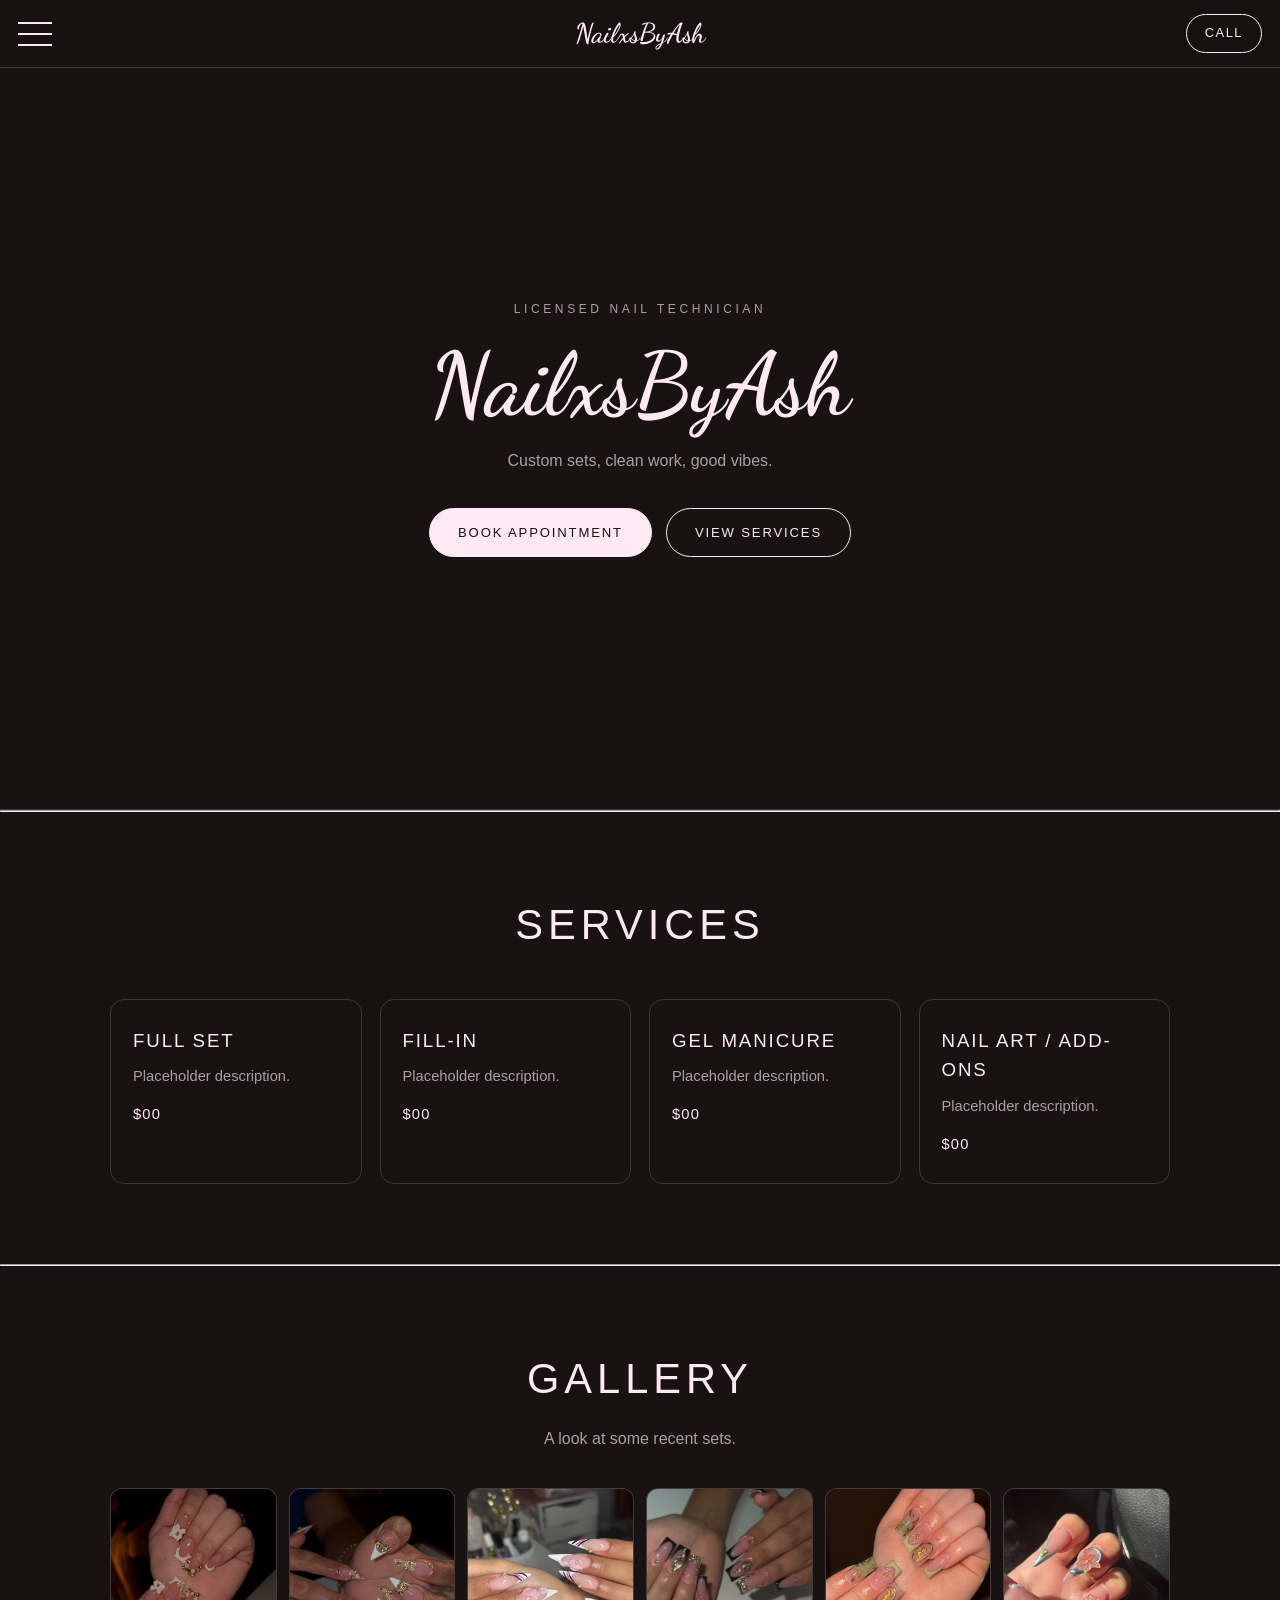
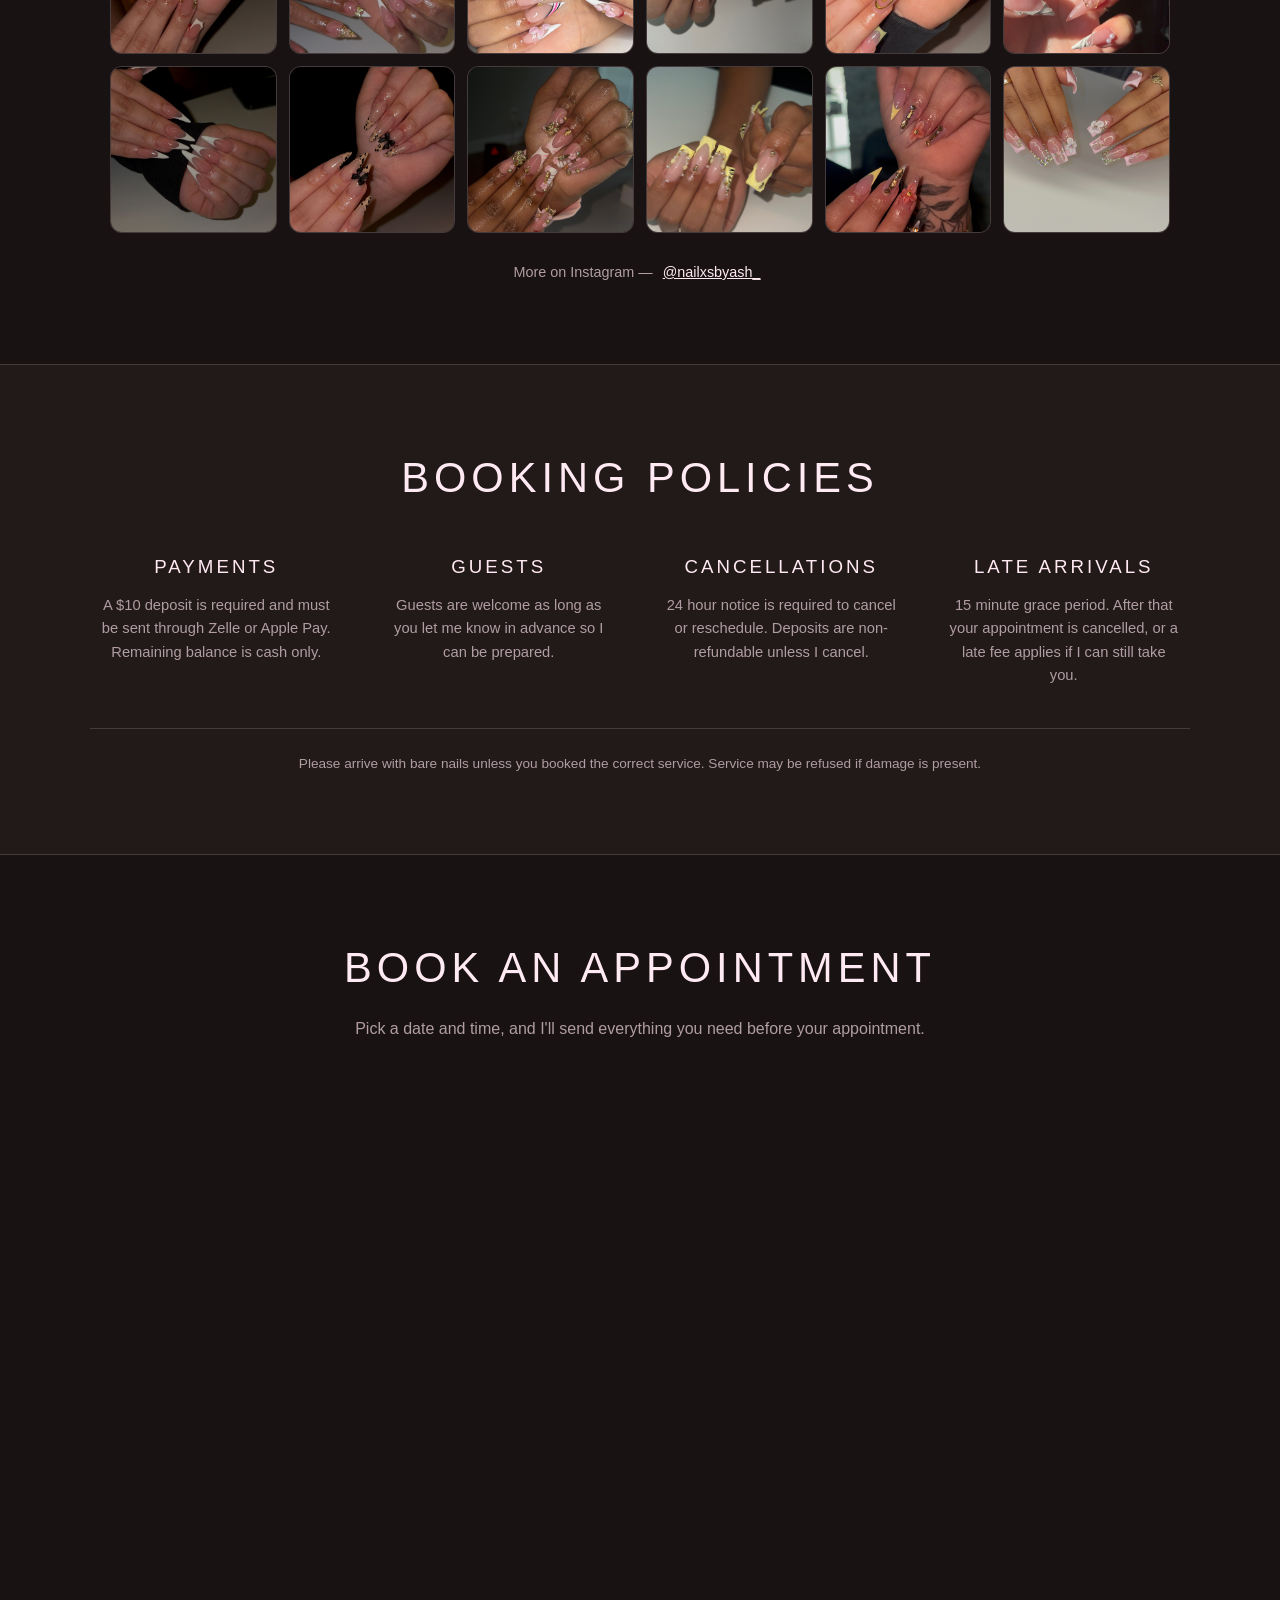
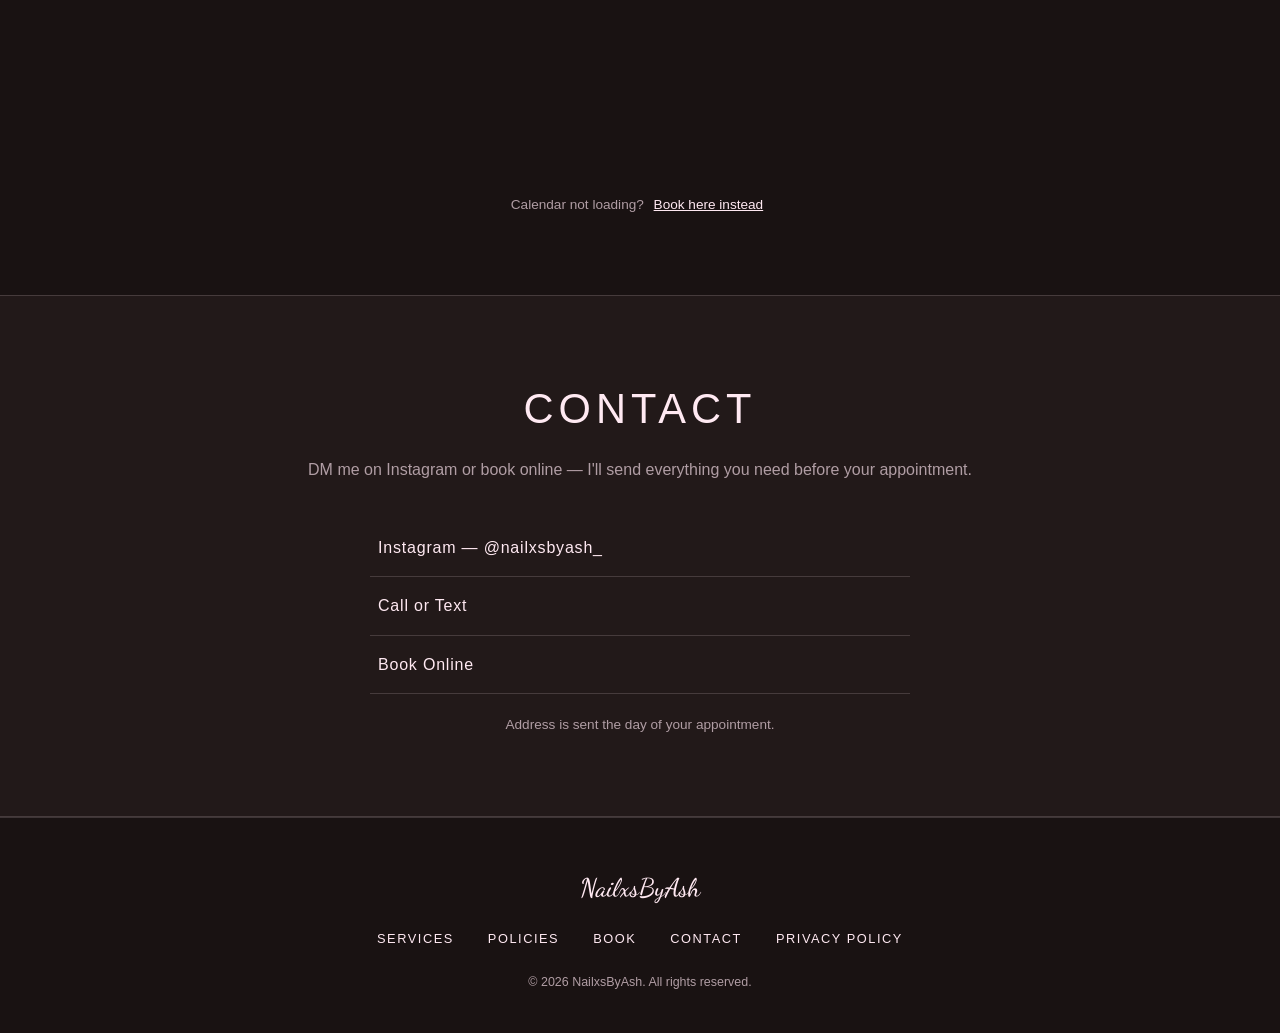
==== index.html @ af816358 "Add files via upload" ====
<!DOCTYPE html>
<html lang="en">
<head>
  <meta charset="UTF-8" />
  <meta name="viewport" content="width=device-width, initial-scale=1" />
  <title>NailxsByAsh | Nail Technician</title>
  <meta name="description" content="Custom nail sets by Ash. Book your appointment today." />
  <link rel="preconnect" href="https://fonts.googleapis.com" />
  <link rel="preconnect" href="https://fonts.gstatic.com" crossorigin />
  <link href="https://fonts.googleapis.com/css2?family=Dancing+Script:wght@500;600&display=swap" rel="stylesheet" />
 
  <link rel="stylesheet" href="styles.css" />
</head>
<body>

  <!-- ===== NAV ===== -->
  <header class="nav">
    <!-- LEFT: menu -->
    <button class="nav__menu-btn" id="menuBtn" aria-label="Open menu" aria-expanded="false">
      <span></span><span></span><span></span>
    </button>

    <!-- CENTER: business name -->
    <a href="#home" class="nav__logo">NailxsByAsh</a>

    <!-- RIGHT: call -->
    <a href="tel:+15555555555" class="nav__call">
      <span class="nav__call-text">Call</span>
      <span class="nav__call-icon" aria-hidden="true">&#9742;</span>
    </a>
  </header>

  <!-- ===== SLIDE-OUT MENU ===== -->
  <nav class="menu" id="menu" aria-hidden="true">
    <ul>
      <li><a href="#services">Services</a></li>
      <li><a href="#gallery">Gallery</a></li>
      <li><a href="#policies">Booking Policies</a></li>
      <li><a href="#booking">Book Now</a></li>
      <li><a href="#contact">Contact</a></li>
    </ul>
  </nav>
  <div class="menu__overlay" id="menuOverlay"></div>

  <main>

    <!-- ===== HERO ===== -->
    <section class="hero" id="home">
      <div class="hero__inner">
        <p class="hero__eyebrow">Licensed Nail Technician</p>
        <h1 class="hero__title">NailxsByAsh</h1>
        <p class="hero__sub">Custom sets, clean work, good vibes.</p>
        <div class="hero__actions">
          <a href="#booking" class="btn btn--solid">Book Appointment</a>
          <a href="#services" class="btn btn--ghost btn--static">View Services</a>
        </div>
      </div>
    </section>
   <hr>
    <!-- ===== SERVICES ===== -->
    <section class="section" id="services">
      <h2 class="section__title">Services</h2>
      <div class="cards">
        <article class="card">
          <h3>Full Set</h3>
          <p>Placeholder description.</p>
          <p class="card__price">$00</p>
        </article>
        <article class="card">
          <h3>Fill-In</h3>
          <p>Placeholder description.</p>
          <p class="card__price">$00</p>
        </article>
        <article class="card">
          <h3>Gel Manicure</h3>
          <p>Placeholder description.</p>
          <p class="card__price">$00</p>
        </article>
        <article class="card">
          <h3>Nail Art / Add-Ons</h3>
          <p>Placeholder description.</p>
          <p class="card__price">$00</p>
        </article>
      </div>
    </section>
  <hr>
    <!-- ===== GALLERY ===== -->
    <section class="section" id="gallery">
      <h2 class="section__title">Gallery</h2>
      <p class="section__lead">A look at some recent sets.</p>
      <div class="gallery">
        <div class="gallery__item">
          <img src="images/nails1.jpeg" alt="Custom nail set by NailxsByAsh" />
        </div>
        <div class="gallery__item">
          <img src="images/nails2.jpeg" alt="Custom nail set by NailxsByAsh" />
        </div>
        <div class="gallery__item">
          <img src="images/nails3.jpeg" alt="Custom nail set by NailxsByAsh" />
        </div>
        <div class="gallery__item">
          <img src="images/nails4.jpeg" alt="Custom nail set by NailxsByAsh" loading="lazy" />
        </div>
        <div class="gallery__item">
          <img src="images/nails5.jpeg" alt="Custom nail set by NailxsByAsh" loading="lazy" />
        </div>
        <div class="gallery__item">
          <img src="images/nails6.jpeg" alt="Custom nail set by NailxsByAsh" loading="lazy" />
        </div>
        <div class="gallery__item">
          <img src="images/nails7.jpeg" alt="Custom nail set by NailxsByAsh" loading="lazy" />
        </div>
        <div class="gallery__item">
          <img src="images/nails8.jpeg" alt="Custom nail set by NailxsByAsh" loading="lazy" />
        </div>
        <div class="gallery__item">
          <img src="images/nails9.jpeg" alt="Custom nail set by NailxsByAsh" loading="lazy" />
        </div>
        <div class="gallery__item">
          <img src="images/nails10.jpeg" alt="Custom nail set by NailxsByAsh" loading="lazy" />
        </div>
        <div class="gallery__item">
          <img src="images/nails11.jpeg" alt="Custom nail set by NailxsByAsh" loading="lazy" />
        </div>
        <div class="gallery__item">
          <img src="images/nails12.jpeg" alt="Custom nail set by NailxsByAsh" loading="lazy" />
        </div>
      </div>
      <p class="gallery__cta">
        More on Instagram &mdash;
        <a href="https://instagram.com/nailxsbyash_" target="_blank" rel="noopener">@nailxsbyash_</a>
      </p>
    </section>

    <!-- ===== POLICIES ===== -->
    <section class="section section--alt" id="policies">
      <h2 class="section__title">Booking Policies</h2>
      <div class="policies">
        <div class="policy">
          <h3>Payments</h3>
          <p>A $10 deposit is required and must be sent through Zelle or Apple Pay. Remaining balance is cash only.</p>
        </div>
        <div class="policy">
          <h3>Guests</h3>
          <p>Guests are welcome as long as you let me know in advance so I can be prepared.</p>
        </div>
        <div class="policy">
          <h3>Cancellations</h3>
          <p>24 hour notice is required to cancel or reschedule. Deposits are non-refundable unless I cancel.</p>
        </div>
        <div class="policy">
          <h3>Late Arrivals</h3>
          <p>15 minute grace period. After that your appointment is cancelled, or a late fee applies if I can still take you.</p>
        </div>
      </div>
      <p class="policies__note">
        Please arrive with bare nails unless you booked the correct service. Service may be refused if damage is present.
      </p>
    </section>

    <!-- ===== BOOKING ===== -->
    <section class="section" id="booking">
      <h2 class="section__title">Book an Appointment</h2>
      <p class="section__lead">Pick a date and time, and I'll send everything you need before your appointment.</p>

      <div class="calendly-inline-widget"
           data-url="https://calendly.com/nailxsbyash/nailxsbyash?hide_gdpr_banner=1"
           style="min-width:320px;height:700px;">
      </div>
      <script src="https://assets.calendly.com/assets/external/widget.js" async></script>

      <p class="booking__fallback">
        Calendar not loading?
        <a href="https://calendly.com/nailxsbyash/nailxsbyash" target="_blank" rel="noopener">Book here instead</a>
      </p>
    </section>

  <!-- ===== CONTACT ===== -->
    <section class="section section--alt" id="contact">
      <h2 class="section__title">Contact</h2>
      <p class="section__lead">DM me on Instagram or book online — I'll send everything you need before your appointment.</p>

      <div class="contact">
        <a class="contact__link" href="https://instagram.com/nailxsbyash_" target="_blank" rel="noopener">
          Instagram &mdash; @nailxsbyash_
        </a>
        <a class="contact__link" href="tel:+15555555555">Call or Text</a>
        <a class="contact__link" href="#booking">Book Online</a>
        <p class="contact__note">Address is sent the day of your appointment.</p>
      </div>
    </section>

  </main>

  <!-- ===== FOOTER ===== -->
  <footer class="footer">
    <p class="footer__logo">NailxsByAsh</p>
    <ul class="footer__links">
      <li><a href="#services">Services</a></li>
      <li><a href="#policies">Policies</a></li>
      <li><a href="#booking">Book</a></li>
      <li><a href="#contact">Contact</a></li>
      <li><a href="privacy.html">Privacy Policy</a></li>
    </ul>
    <p class="footer__copy">&copy; <span id="year"></span> NailxsByAsh. All rights reserved.</p>
  </footer>

  <script src="script.js"></script>
</body>
</html>
---- styles.css ----
:root {
  --bg: #191212;
  --bg-alt: #221919;
  --text: #ffe9f2;
  --muted: #b09da4;
  --line: rgba(255, 233, 242, 0.16);
  --nav-h: 68px;
  --max: 1100px;
}

* { box-sizing: border-box; margin: 0; padding: 0; }

html { scroll-behavior: smooth; scroll-padding-top: var(--nav-h); }

body {
  background: var(--bg);
  color: var(--text);
  font-family: "Helvetica Neue", Arial, sans-serif;
  line-height: 1.6;
  -webkit-font-smoothing: antialiased;
}

a, button { -webkit-tap-highlight-color: transparent; }

img { max-width: 100%; display: block; }
a { color: inherit; text-decoration: none; }

/* ===== NAV ===== */
.nav {
  position: fixed;
  top: 0; left: 0; right: 0;
  height: var(--nav-h);
  display: grid;
  grid-template-columns: 1fr auto 1fr;
  align-items: center;
  padding: 0 18px;
  background: rgba(25, 18, 18, 0.9);
  backdrop-filter: blur(8px);
  border-bottom: 1px solid var(--line);
  z-index: 100;
}

.nav__menu-btn {
  justify-self: start;
  width: 34px;
  height: 24px;
  display: flex;
  flex-direction: column;
  justify-content: space-between;
  background: none;
  border: none;
  cursor: pointer;
  padding: 0;
}
.nav__menu-btn span {
  display: block;
  height: 2px;
  width: 100%;
  background: var(--text);
  transition: transform 0.3s ease, opacity 0.3s ease;
}
.nav__menu-btn.is-open span:nth-child(1) { transform: translateY(11px) rotate(45deg); }
.nav__menu-btn.is-open span:nth-child(2) { opacity: 0; }
.nav__menu-btn.is-open span:nth-child(3) { transform: translateY(-11px) rotate(-45deg); }

.nav__logo {
  justify-self: center;
  font-family: "Dancing Script", cursive;
  font-weight: 600;
  font-size: 1.7rem;
  white-space: nowrap;
}

/* dark bg + pink text -> pink bg + dark text */
.nav__call {
  justify-self: end;
  background: transparent;
  color: var(--text);
  border: 1px solid var(--text);
  border-radius: 999px;
  padding: 8px 18px;
  font-size: 0.8rem;
  letter-spacing: 0.12em;
  text-transform: uppercase;
}
.nav__call:hover,
.nav__call:focus-visible,
.nav__call:active {
  background: var(--text);
  color: var(--bg);
}
.nav__call-icon { display: none; }

/* ===== SLIDE-OUT MENU ===== */
.menu {
  position: fixed;
  top: 0; left: 0;
  width: 280px;
  max-width: 80vw;
  height: 100%;
  background: var(--bg-alt);
  border-right: 1px solid var(--line);
  padding: calc(var(--nav-h) + 30px) 30px 30px;
  transform: translateX(-100%);
  transition: transform 0.35s ease;
  z-index: 110;
}
.menu.is-open { transform: translateX(0); }
.menu ul { list-style: none; }
.menu li { margin-bottom: 22px; }
.menu a {
  font-size: 1.1rem;
  letter-spacing: 0.1em;
  text-transform: uppercase;
  padding: 2px 6px;
  margin-left: -6px;
}
.menu a:hover,
.menu a:focus-visible,
.menu a:active {
  background: var(--text);
  color: var(--bg);
}

.menu__overlay {
  position: fixed;
  inset: 0;
  background: rgba(25, 18, 18, 0.7);
  opacity: 0;
  pointer-events: none;
  transition: opacity 0.35s ease;
  z-index: 105;
}
.menu__overlay.is-open { opacity: 1; pointer-events: auto; }

/* ===== HERO ===== */
.hero {
  min-height: 90vh;
  display: flex;
  align-items: center;
  justify-content: center;
  text-align: center;
  padding: calc(var(--nav-h) + 40px) 20px 60px;
  border-bottom: 1px solid var(--line);
}
.hero__eyebrow {
  font-size: 0.75rem;
  letter-spacing: 0.3em;
  text-transform: uppercase;
  color: var(--muted);
  margin-bottom: 18px;
}
.hero__title {
  font-family: "Dancing Script", cursive;
  font-size: clamp(3rem, 13vw, 5.5rem);
  font-weight: 600;
  line-height: 1.1;
  margin-bottom: 14px;
}
.hero__sub { color: var(--muted); margin-bottom: 34px; }
.hero__actions { display: flex; gap: 14px; justify-content: center; flex-wrap: wrap; }

/* ===== BUTTONS ===== */
.btn {
  display: inline-block;
  padding: 13px 28px;
  border-radius: 999px;
  font-size: 0.82rem;
  letter-spacing: 0.14em;
  text-transform: uppercase;
  border: 1px solid var(--text);
  cursor: pointer;
  font-family: inherit;
}

/* pink bg + dark text -> dark bg + pink text */
.btn--solid { background: var(--text); color: var(--bg); }
.btn--solid:hover,
.btn--solid:focus-visible,
.btn--solid:active { background: var(--bg); color: var(--text); }

/* dark bg + pink text -> pink bg + dark text */
.btn--ghost { background: transparent; color: var(--text); }
.btn--ghost:hover,
.btn--ghost:focus-visible,
.btn--ghost:active { background: var(--text); color: var(--bg); }
/* static button (no hover effect) */
.btn--static:hover,
.btn--static:focus-visible,
.btn--static:active { background: transparent; color: var(--text); }

.btn--lg { padding: 16px 40px; }

/* ===== SECTIONS ===== */
.section {
  max-width: var(--max);
  margin: 0 auto;
  padding: 80px 20px;
}
.section--alt {
  max-width: none;
  background: var(--bg-alt);
  border-top: 1px solid var(--line);
  border-bottom: 1px solid var(--line);
}
.section--alt > * { max-width: var(--max); margin-left: auto; margin-right: auto; }

.section__title {
  font-size: clamp(1.8rem, 6vw, 2.6rem);
  font-weight: 400;
  letter-spacing: 0.12em;
  text-transform: uppercase;
  text-align: center;
  margin-bottom: 14px;
}
.section__lead {
  text-align: center;
  color: var(--muted);
  margin-bottom: 36px;
}

/* ===== CARDS ===== */
.cards {
  display: grid;
  grid-template-columns: repeat(auto-fit, minmax(230px, 1fr));
  gap: 18px;
  margin-top: 40px;
}
.card {
  border: 1px solid var(--line);
  border-radius: 14px;
  padding: 26px 22px;
}
.card:hover { border-color: var(--text); }
.card h3 {
  font-weight: 400;
  letter-spacing: 0.1em;
  text-transform: uppercase;
  margin-bottom: 10px;
}
.card p { color: var(--muted); font-size: 0.92rem; }
.card__price { margin-top: 14px; color: var(--text) !important; letter-spacing: 0.08em; }

/* ===== GALLERY ===== */
.gallery {
  display: grid;
  grid-template-columns: repeat(auto-fit, minmax(160px, 1fr));
  gap: 12px;
  margin-top: 10px;
}
.gallery__item {
  aspect-ratio: 1 / 1;
  border: 1px solid var(--line);
  border-radius: 12px;
  overflow: hidden;
  background: var(--bg-alt);
}
.gallery__item:hover { border-color: var(--text); }
.gallery__item img {
  width: 100%;
  height: 100%;
  object-fit: cover;
}
.gallery__cta {
  text-align: center;
  color: var(--muted);
  font-size: 0.9rem;
  margin-top: 28px;
}
.gallery__cta a {
  text-decoration: underline;
  color: var(--text);
  padding: 2px 6px;
}
.gallery__cta a:hover,
.gallery__cta a:focus-visible,
.gallery__cta a:active { background: var(--text); color: var(--bg); }

/* ===== POLICIES ===== */
.policies {
  display: grid;
  grid-template-columns: repeat(auto-fit, minmax(220px, 1fr));
  gap: 30px;
  margin-top: 40px;
}
.policy { text-align: center; padding: 0 10px; }
.policy h3 {
  font-weight: 400;
  letter-spacing: 0.16em;
  text-transform: uppercase;
  margin-bottom: 12px;
}
.policy p { color: var(--muted); font-size: 0.92rem; }
.policies__note {
  text-align: center;
  color: var(--muted);
  font-size: 0.85rem;
  margin-top: 40px;
  padding-top: 24px;
  border-top: 1px solid var(--line);
}

/* ===== BOOKING ===== */
.calendly-inline-widget {
  border-radius: 14px;
  overflow: hidden;
  margin-top: 30px;
}
.booking__fallback {
  text-align: center;
  color: var(--muted);
  font-size: 0.85rem;
  margin-top: 16px;
}
.booking__fallback a {
  text-decoration: underline;
  color: var(--text);
  padding: 2px 6px;
}
.booking__fallback a:hover,
.booking__fallback a:focus-visible,
.booking__fallback a:active { background: var(--text); color: var(--bg); }

/* ===== CONTACT ===== */

.contact {
  max-width: 540px;
  margin: 10px auto 0;
}
.contact__link {
  display: block;
  padding: 16px 8px;
  border-bottom: 1px solid var(--line);
  letter-spacing: 0.05em;
}
.contact__link:hover,
.contact__link:focus-visible,
.contact__link:active {
  background: var(--text);
  color: var(--bg);
}
.contact__note { margin-top: 20px; color: var(--muted); font-size: 0.85rem; text-align: center; }


/* ===== FOOTER ===== */
.footer {
  text-align: center;
  padding: 50px 20px 40px;
  border-top: 1px solid var(--line);
}
.footer__logo {
  font-family: "Dancing Script", cursive;
  font-weight: 500;
  font-size: 1.6rem;
  margin-bottom: 20px;
}
.footer__links {
  list-style: none;
  display: flex;
  gap: 22px;
  justify-content: center;
  flex-wrap: wrap;
  margin-bottom: 24px;
  font-size: 0.8rem;
  letter-spacing: 0.12em;
  text-transform: uppercase;
}
.footer__links a { padding: 2px 6px; }
.footer__links a:hover,
.footer__links a:focus-visible,
.footer__links a:active {
  background: var(--text);
  color: var(--bg);
}
.footer__copy { color: var(--muted); font-size: 0.78rem; }

/* ===== LEGAL PAGES ===== */
.legal {
  max-width: 760px;
  margin: 0 auto;
  padding: 60px 20px 90px;
}
.legal h1 {
  font-family: "Dancing Script", cursive;
  font-weight: 600;
  font-size: clamp(2.2rem, 9vw, 3.2rem);
  line-height: 1.1;
  margin-bottom: 6px;
}
.legal__updated {
  font-size: 0.85rem;
  color: var(--muted);
  margin-bottom: 34px;
  padding-bottom: 24px;
  border-bottom: 1px solid var(--line);
}
.legal h2 {
  font-size: 0.95rem;
  font-weight: 400;
  letter-spacing: 0.14em;
  text-transform: uppercase;
  margin: 38px 0 12px;
}
.legal p { color: var(--muted); margin-bottom: 14px; }
.legal ul { padding-left: 20px; margin-bottom: 14px; }
.legal li { color: var(--muted); margin-bottom: 10px; }
.legal strong { color: var(--text); font-weight: 600; }
.legal a { text-decoration: underline; padding: 2px 4px; }
.legal a:hover,
.legal a:focus-visible,
.legal a:active { background: var(--text); color: var(--bg); }
.legal__back {
  display: inline-block;
  margin-top: 46px;
  padding-top: 26px;
  border-top: 1px solid var(--line);
  width: 100%;
  letter-spacing: 0.06em;
}

/* ===== RESPONSIVE ===== */
@media (max-width: 720px) {
  .contact { grid-template-columns: 1fr; }
  .nav__logo { font-size: 1.4rem; }
  .nav__call { padding: 8px 14px; }
  .calendly-inline-widget { height: 620px !important; }
}

@media (max-width: 420px) {
  .nav__call-text { display: none; }
  .nav__call-icon { display: inline; font-size: 1rem; }
}
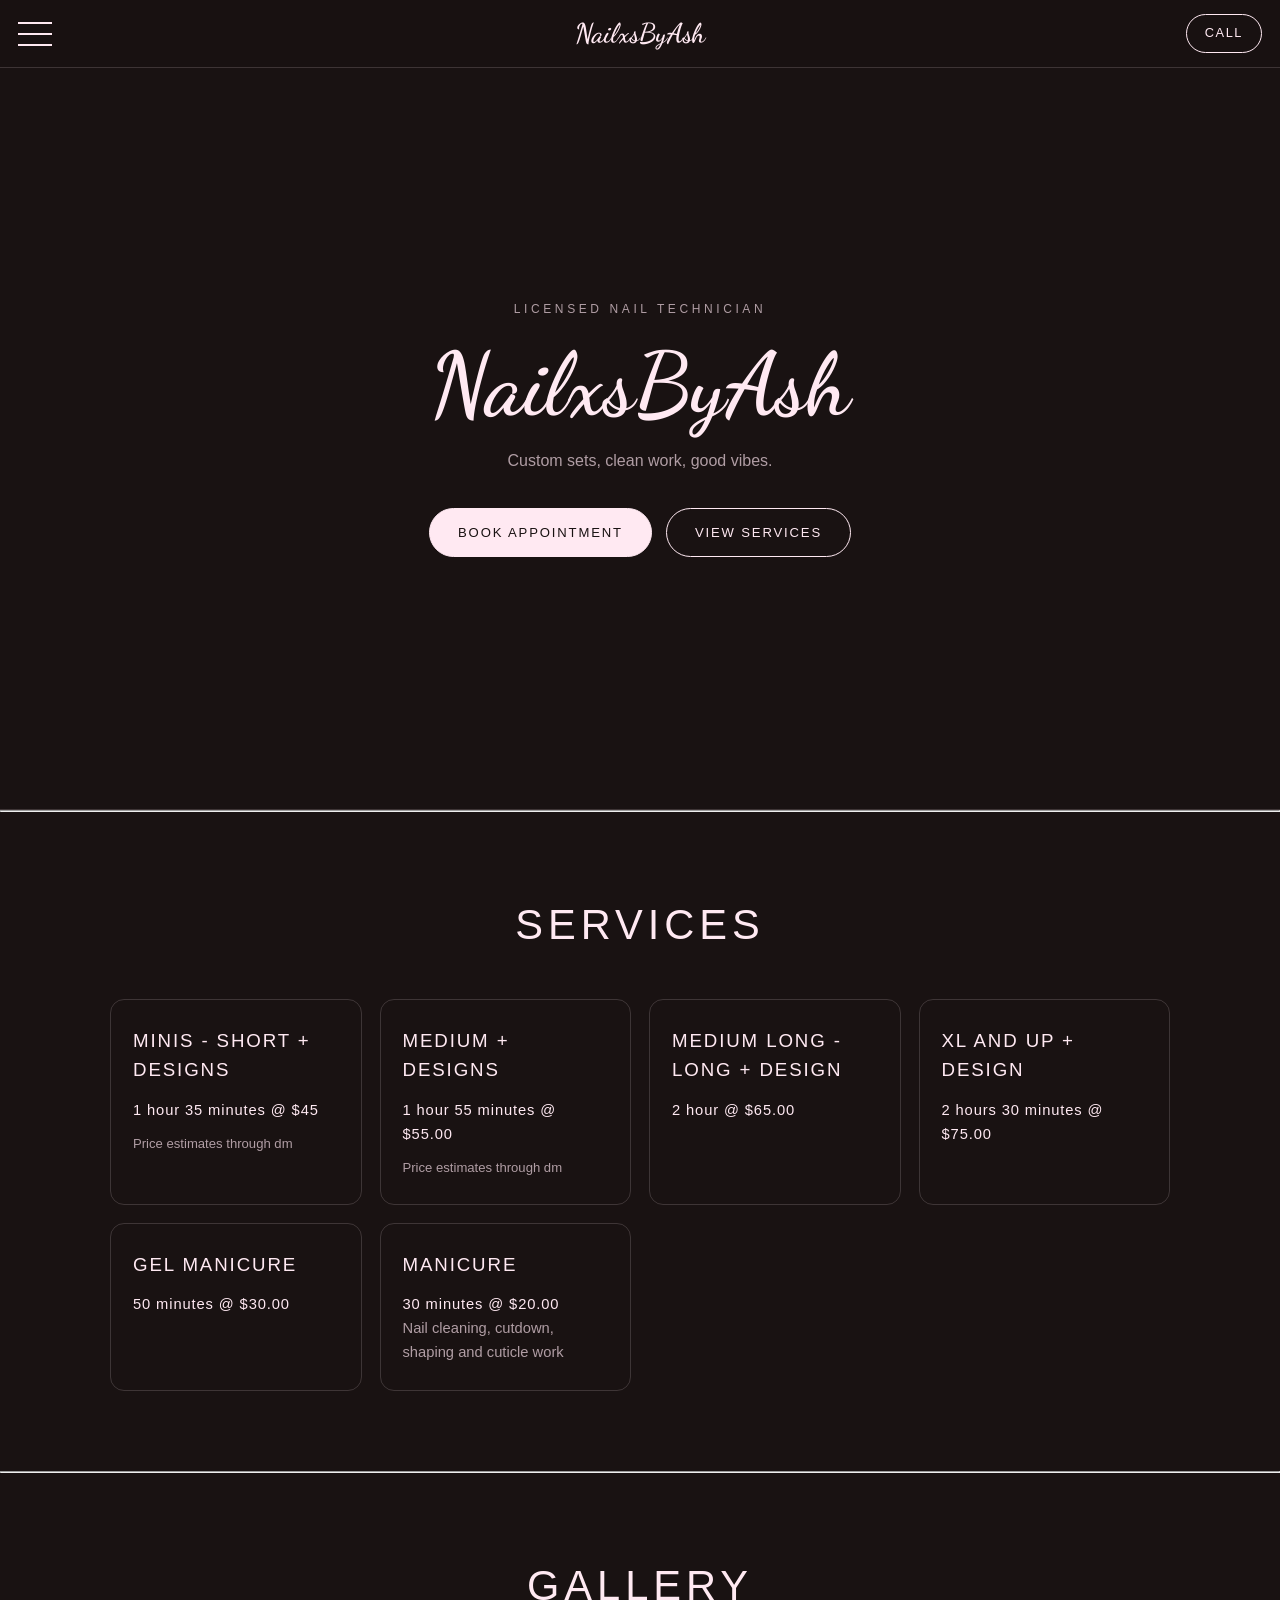
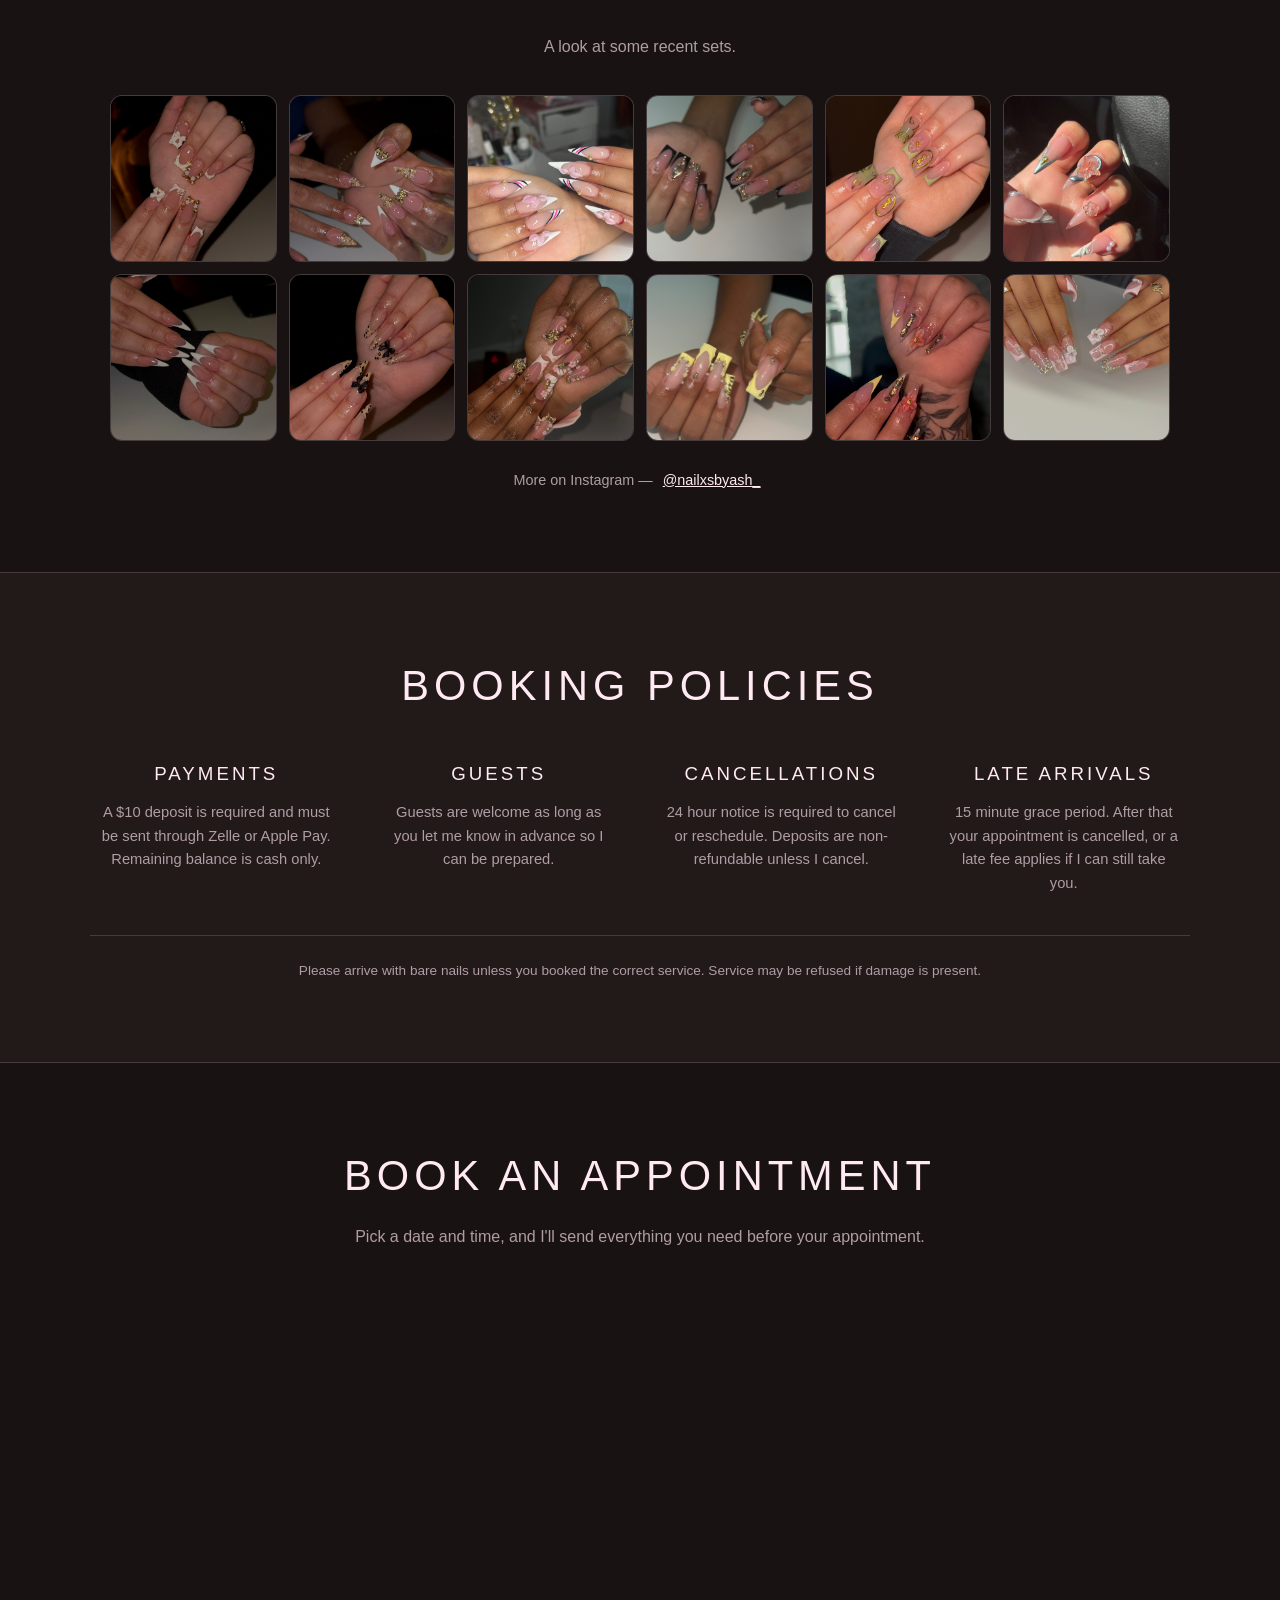
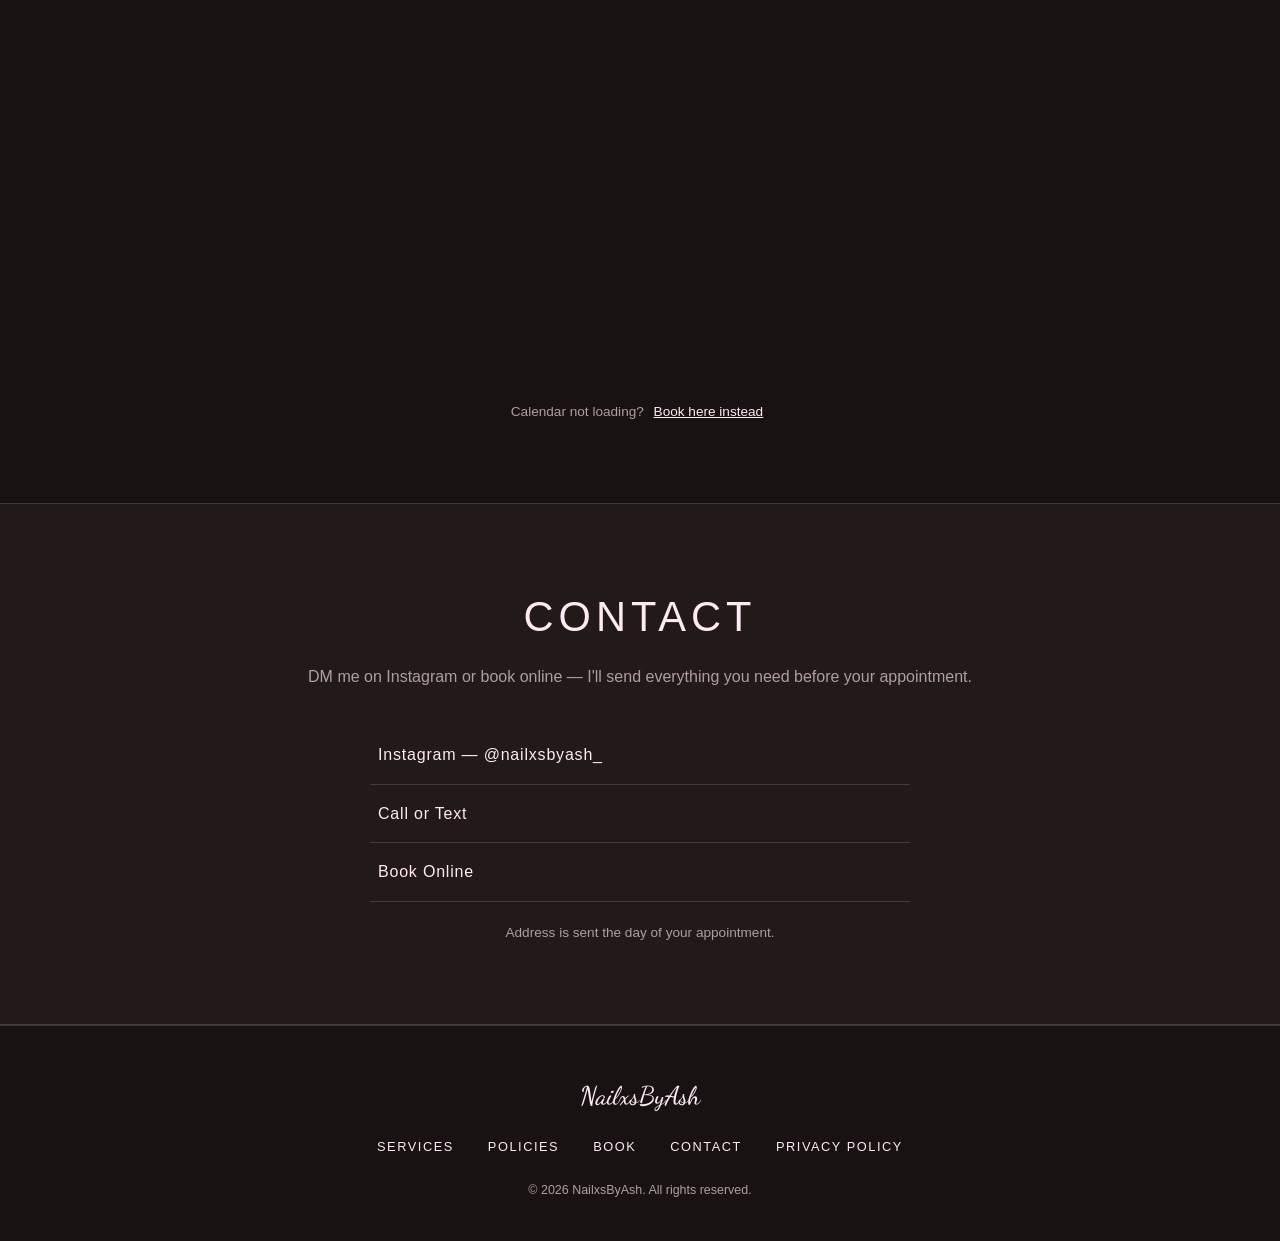
==== commit 8312dc4c: "Add files via upload" ====
--- a/index.html
+++ b/index.html
@@ -24,7 +24,7 @@
     <a href="#home" class="nav__logo">NailxsByAsh</a>
 
     <!-- RIGHT: call -->
-    <a href="tel:+15555555555" class="nav__call">
+    <a href="tel:+12408011764" class="nav__call">
       <span class="nav__call-text">Call</span>
       <span class="nav__call-icon" aria-hidden="true">&#9742;</span>
     </a>
@@ -62,27 +62,35 @@
       <h2 class="section__title">Services</h2>
       <div class="cards">
         <article class="card">
-          <h3>Full Set</h3>
-          <p>Placeholder description.</p>
-          <p class="card__price">$00</p>
-        </article>
-        <article class="card">
-          <h3>Fill-In</h3>
-          <p>Placeholder description.</p>
-          <p class="card__price">$00</p>
-        </article>
-        <article class="card">
-          <h3>Gel Manicure</h3>
-          <p>Placeholder description.</p>
-          <p class="card__price">$00</p>
-        </article>
-        <article class="card">
-          <h3>Nail Art / Add-Ons</h3>
-          <p>Placeholder description.</p>
-          <p class="card__price">$00</p>
-        </article>
-      </div>
-    </section>
+          <h3>Minis - short + designs</h3>
+          <p class="card__time">1 hour 35 minutes @ $45</p>
+          <p class="card__note">Price estimates through dm</p>
+        </article>
+        <article class="card">
+          <h3>Medium + designs</h3>
+          <p class="card__time">1 hour 55 minutes @ $55.00</p>
+          <p class="card__note">Price estimates through dm</p>
+        </article>
+        <article class="card">
+          <h3>Medium long - Long + Design</h3>
+          <p class="card__time">2 hour @ $65.00</p>
+        </article>
+        <article class="card">
+          <h3>XL and up + design</h3>
+          <p class="card__time">2 hours 30 minutes @ $75.00</p>
+        </article>
+        <article class="card">
+          <h3>Gel manicure</h3>
+          <p class="card__time">50 minutes @ $30.00</p>
+        </article>
+        <article class="card">
+          <h3>Manicure</h3>
+          <p class="card__time">30 minutes @ $20.00</p>
+          <p>Nail cleaning, cutdown, shaping and cuticle work</p>
+        </article>
+      </div>
+    </section>
+
   <hr>
     <!-- ===== GALLERY ===== -->
     <section class="section" id="gallery">
@@ -184,7 +192,7 @@
         <a class="contact__link" href="https://instagram.com/nailxsbyash_" target="_blank" rel="noopener">
           Instagram &mdash; @nailxsbyash_
         </a>
-        <a class="contact__link" href="tel:+15555555555">Call or Text</a>
+        <a class="contact__link" href="tel:+12408011764">Call or Text</a>
         <a class="contact__link" href="#booking">Book Online</a>
         <p class="contact__note">Address is sent the day of your appointment.</p>
       </div>
--- a/styles.css
+++ b/styles.css
@@ -239,6 +239,8 @@
   margin-bottom: 10px;
 }
 .card p { color: var(--muted); font-size: 0.92rem; }
+.card__time { margin-top: 14px; color: var(--text) !important; letter-spacing: 0.06em; }
+.card__note { margin-top: 10px; font-size: 0.82rem !important; }
 .card__price { margin-top: 14px; color: var(--text) !important; letter-spacing: 0.08em; }
 
 /* ===== GALLERY ===== */
@@ -420,10 +422,12 @@
 
 /* ===== RESPONSIVE ===== */
 @media (max-width: 720px) {
-  .contact { grid-template-columns: 1fr; }
+  
   .nav__logo { font-size: 1.4rem; }
   .nav__call { padding: 8px 14px; }
-  .calendly-inline-widget { height: 620px !important; }
+  .calendly-inline-widget { width: 86%; min-width: 0 !important; height: 1200px !important; }
+
+
 }
 
 @media (max-width: 420px) {
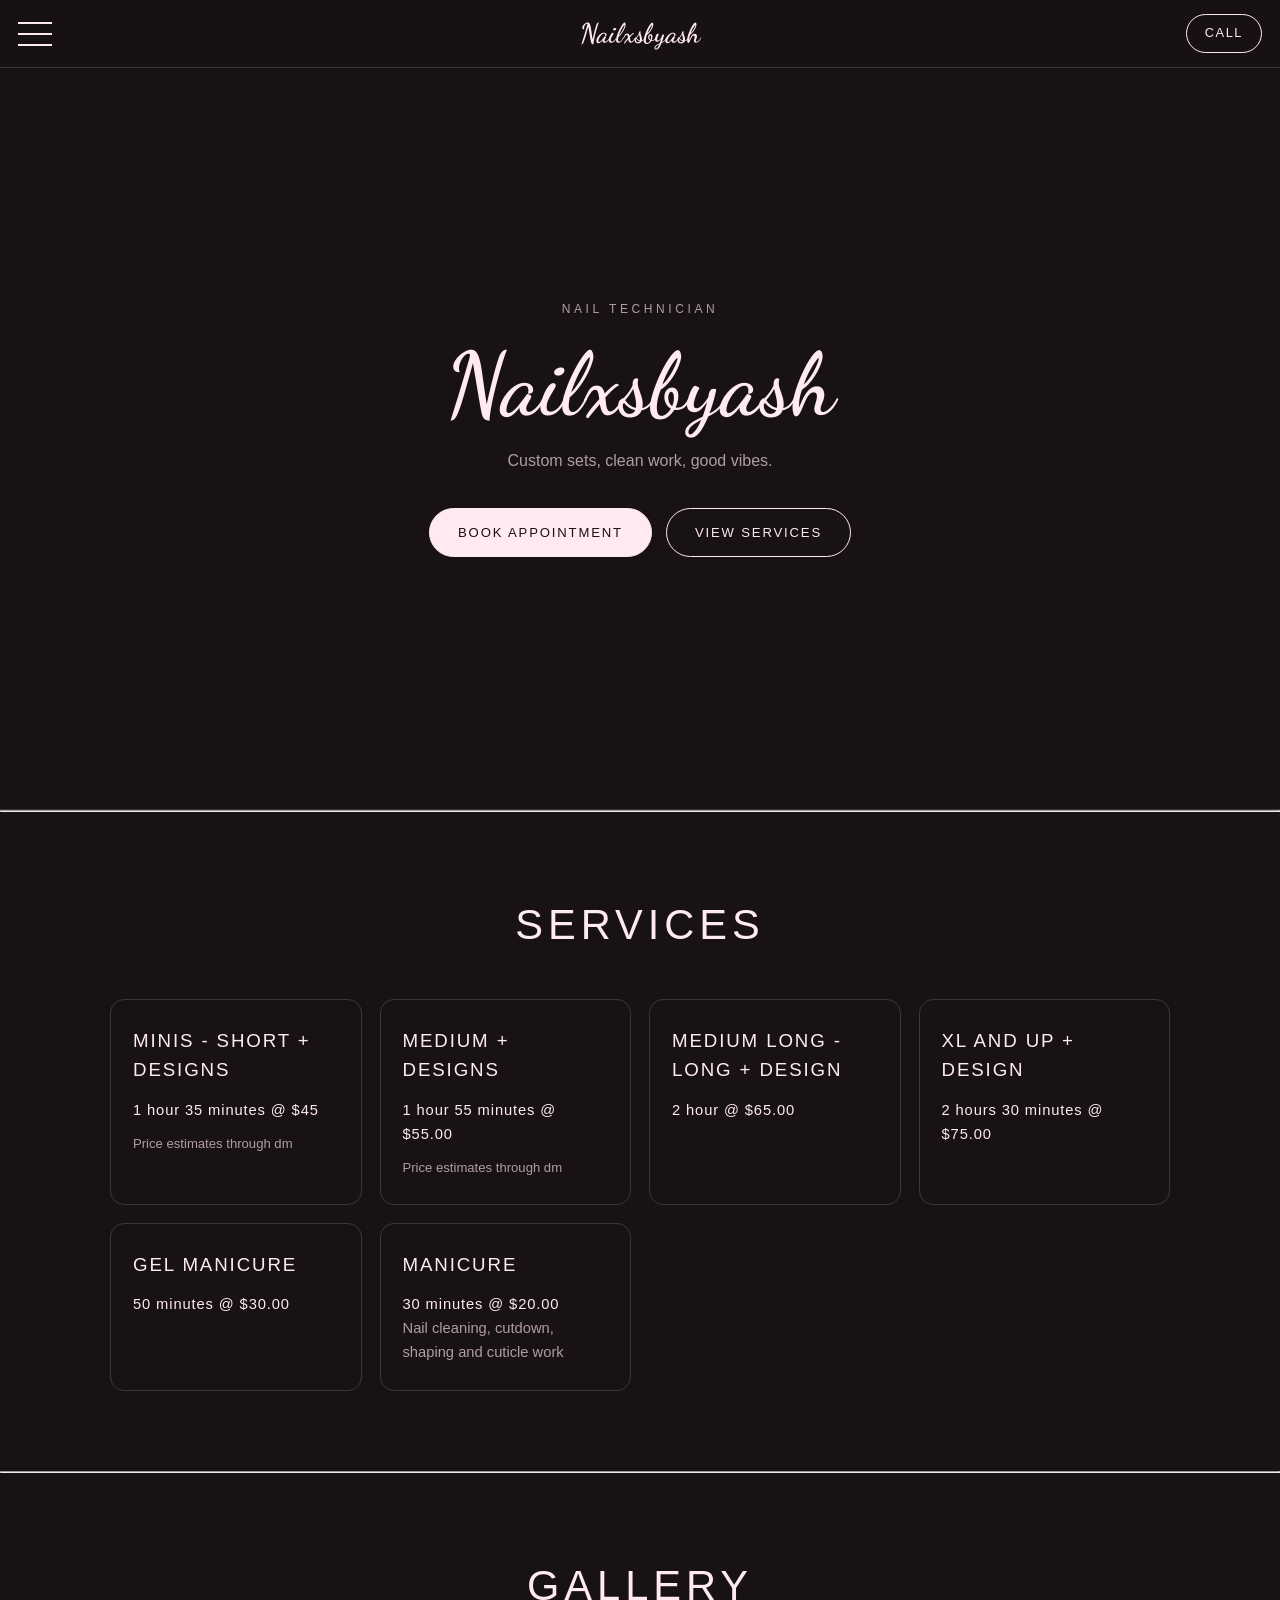
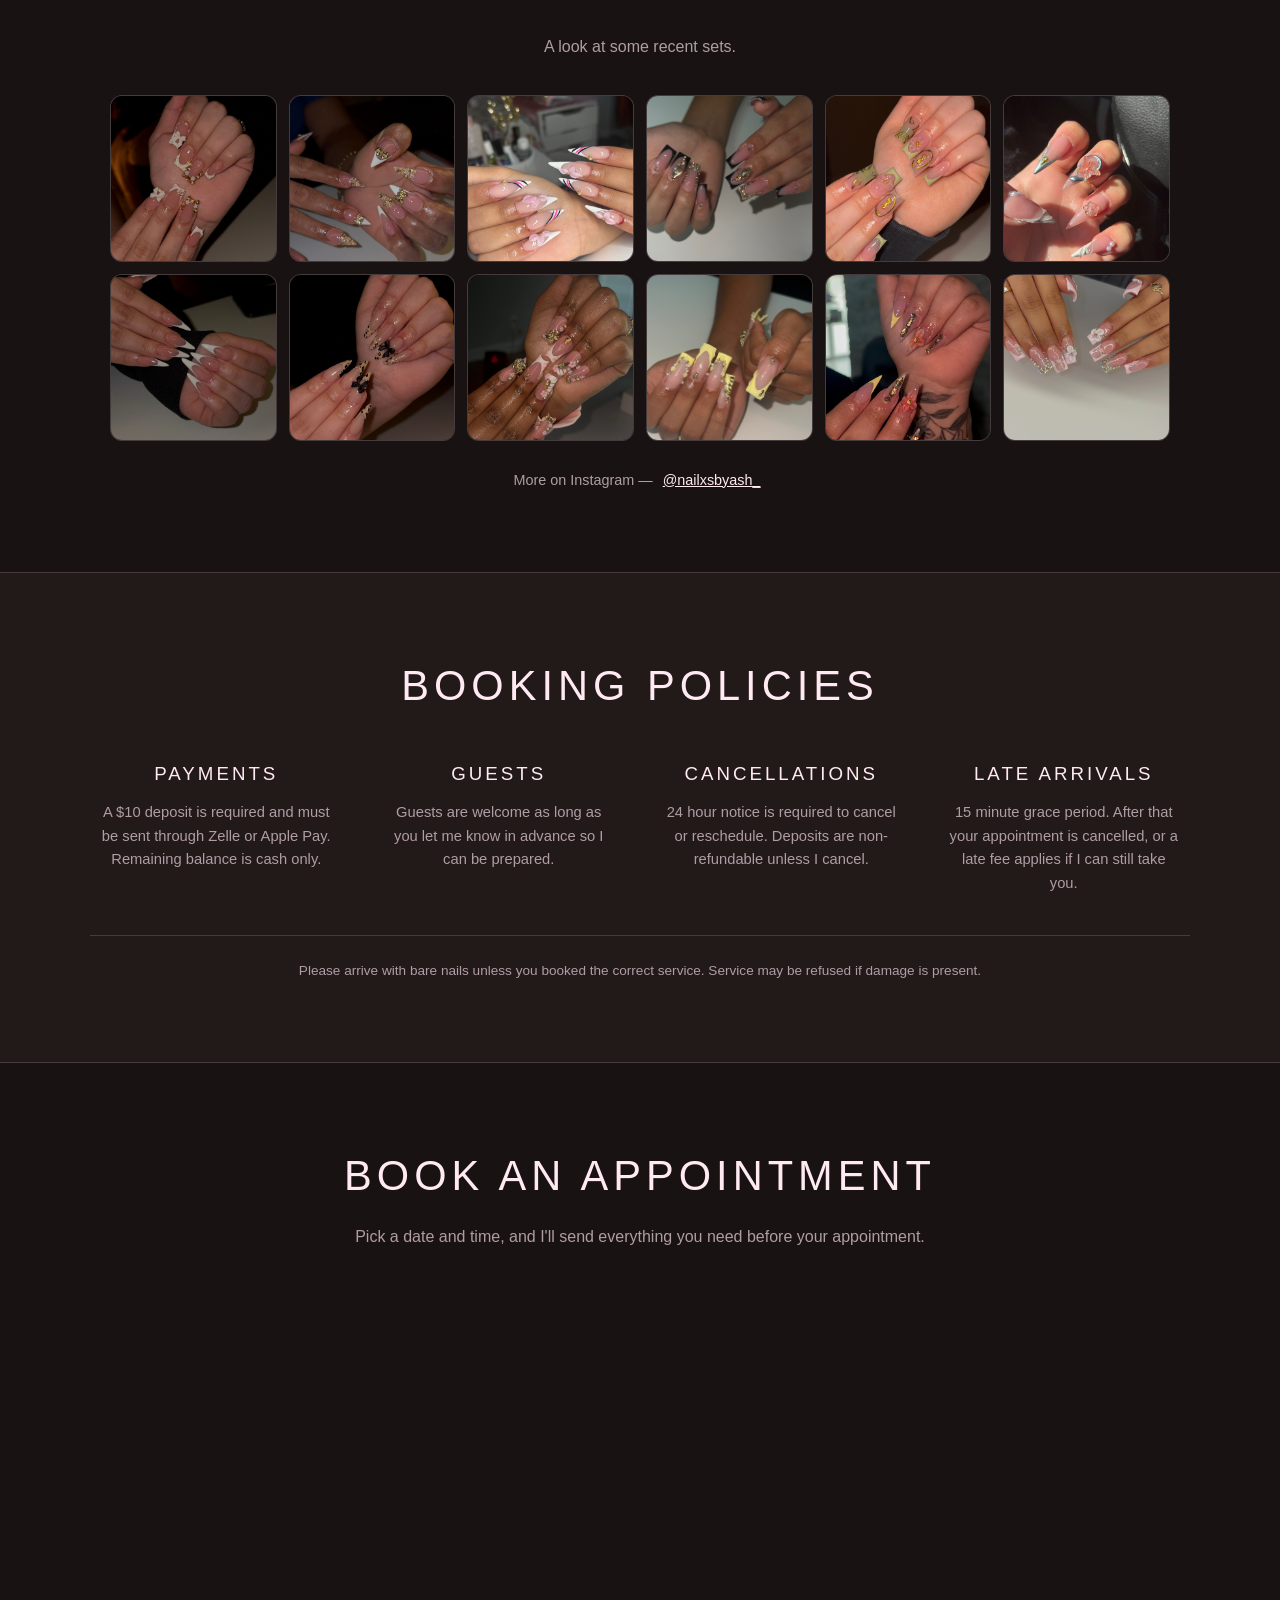
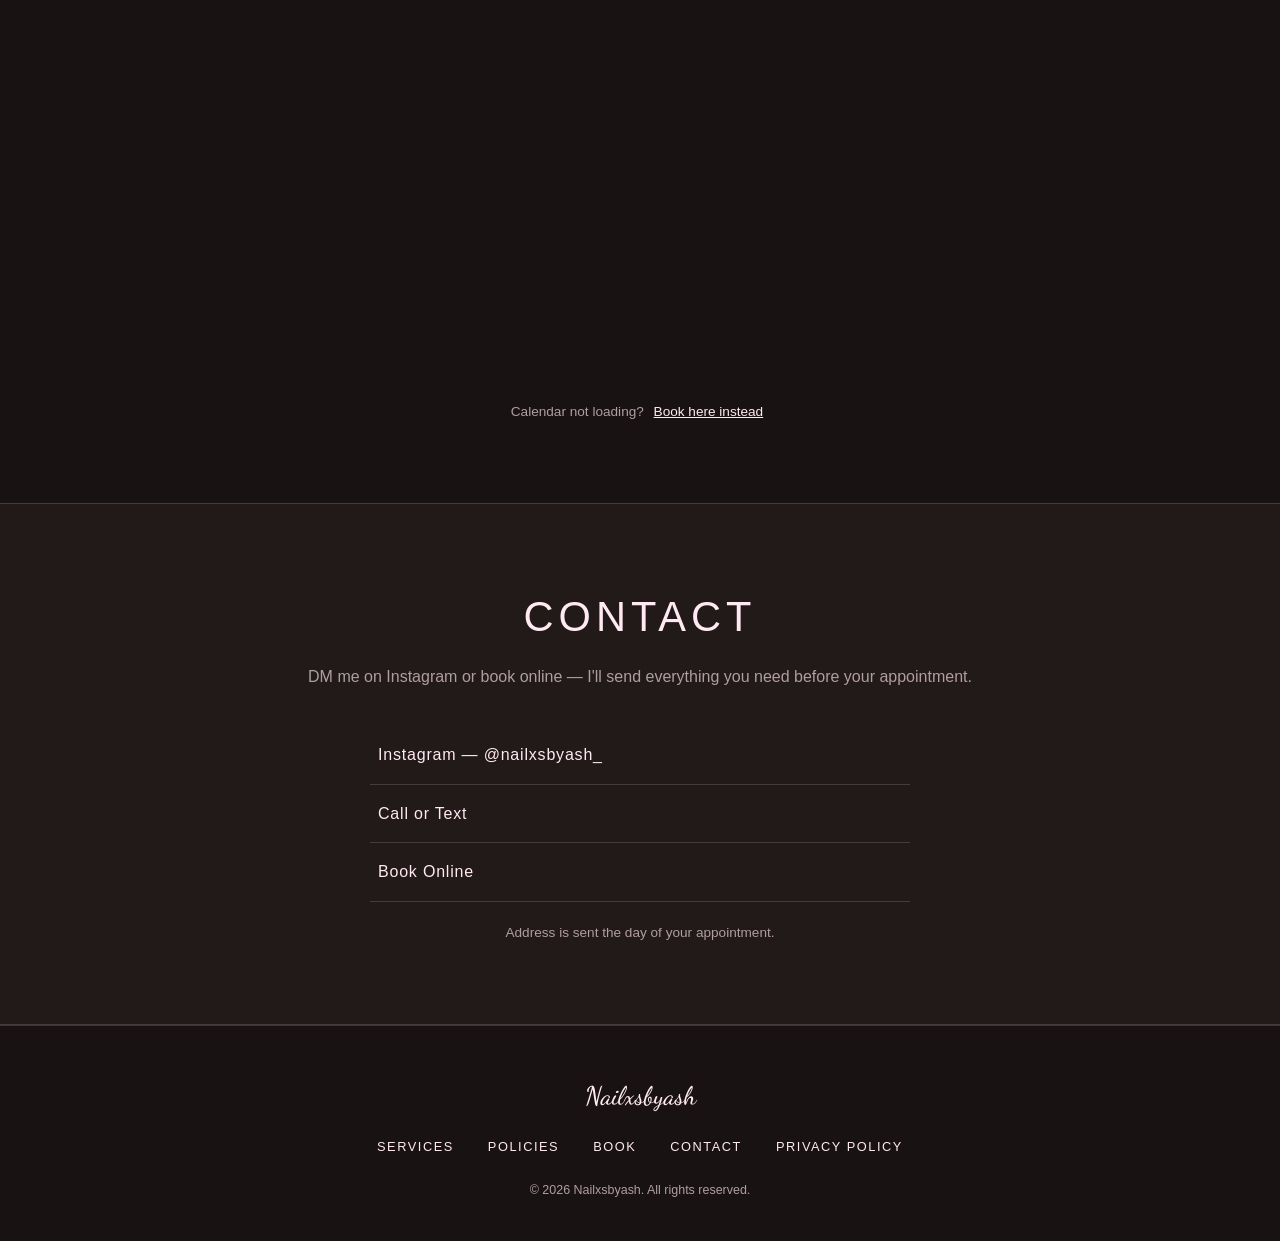
==== commit 20d56e7e: "Add files via upload" ====
--- a/index.html
+++ b/index.html
@@ -21,7 +21,7 @@
     </button>
 
     <!-- CENTER: business name -->
-    <a href="#home" class="nav__logo">NailxsByAsh</a>
+    <a href="#home" class="nav__logo">Nailxsbyash</a>
 
     <!-- RIGHT: call -->
     <a href="tel:+12408011764" class="nav__call">
@@ -47,8 +47,8 @@
     <!-- ===== HERO ===== -->
     <section class="hero" id="home">
       <div class="hero__inner">
-        <p class="hero__eyebrow">Licensed Nail Technician</p>
-        <h1 class="hero__title">NailxsByAsh</h1>
+        <p class="hero__eyebrow"> Nail Technician</p>
+        <h1 class="hero__title">Nailxsbyash</h1>
         <p class="hero__sub">Custom sets, clean work, good vibes.</p>
         <div class="hero__actions">
           <a href="#booking" class="btn btn--solid">Book Appointment</a>
@@ -202,7 +202,7 @@
 
   <!-- ===== FOOTER ===== -->
   <footer class="footer">
-    <p class="footer__logo">NailxsByAsh</p>
+    <p class="footer__logo">Nailxsbyash</p>
     <ul class="footer__links">
       <li><a href="#services">Services</a></li>
       <li><a href="#policies">Policies</a></li>
@@ -210,7 +210,7 @@
       <li><a href="#contact">Contact</a></li>
       <li><a href="privacy.html">Privacy Policy</a></li>
     </ul>
-    <p class="footer__copy">&copy; <span id="year"></span> NailxsByAsh. All rights reserved.</p>
+    <p class="footer__copy">&copy; <span id="year"></span> Nailxsbyash. All rights reserved.</p>
   </footer>
 
   <script src="script.js"></script>
--- a/styles.css
+++ b/styles.css
@@ -306,8 +306,11 @@
 .calendly-inline-widget {
   border-radius: 14px;
   overflow: hidden;
-  margin-top: 30px;
-}
+  margin: 30px auto 0;
+  max-width: 720px;
+}
+
+
 .booking__fallback {
   text-align: center;
   color: var(--muted);
@@ -425,7 +428,7 @@
   
   .nav__logo { font-size: 1.4rem; }
   .nav__call { padding: 8px 14px; }
-  .calendly-inline-widget { width: 86%; min-width: 0 !important; height: 1200px !important; }
+  .calendly-inline-widget { width: 86%; min-width: 0 !important; height: 600px !important; }
 
 
 }
